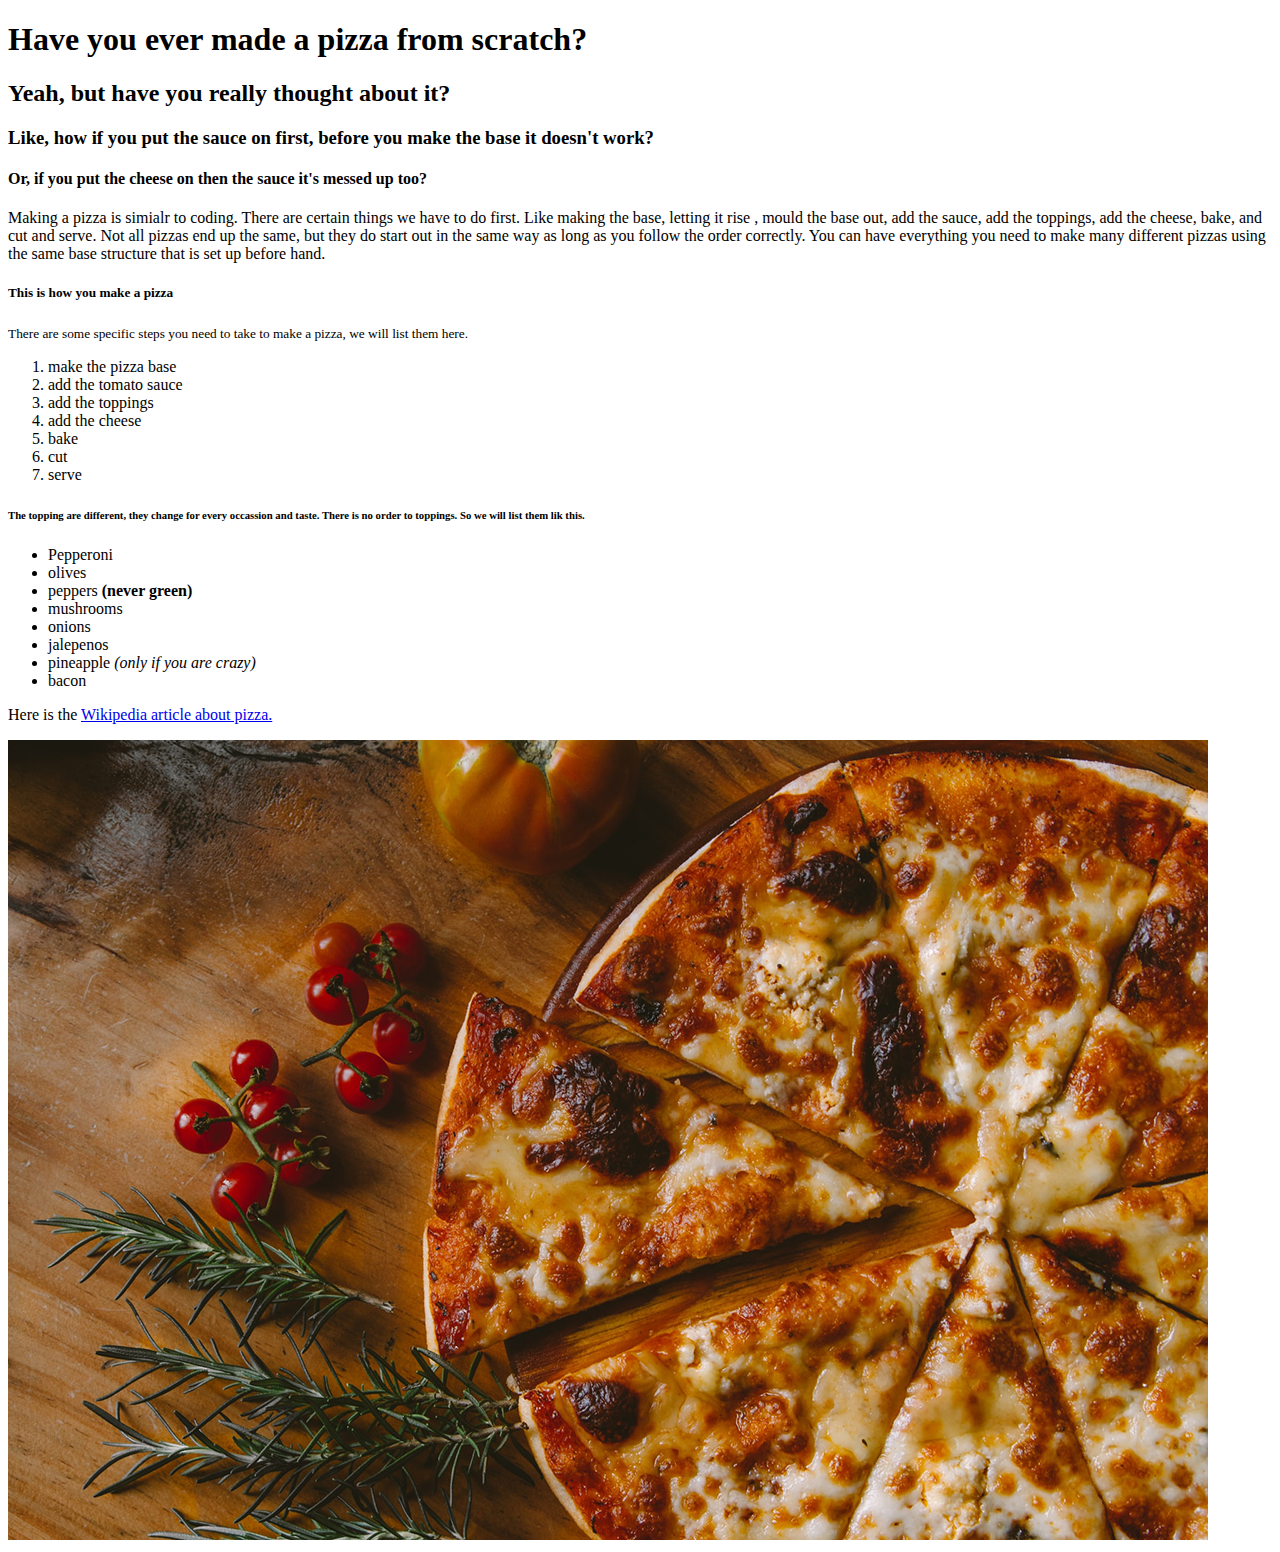
==== index.html @ ccd1c6de "Update Index" ====
<!DOCTYPE html>
<html lang="en">
<head>
    <meta charset="UTF-8">
    <meta http-equiv="X-UA-Compatible" content="IE=edge">
    <meta name="viewport" content="width=device-width, initial-scale=1.0">
    <title>Pizza Party</title>
</head>
<body>
    <h1>Have you ever made a pizza from scratch?</h1>
    <h2>Yeah, but have you really thought about it?</h2>
    <h3>Like, how if you put the sauce on first, before you make the base it doesn't work?</h3>
    <h4>Or, if you put the cheese on then the sauce it's messed up too?</h4>
    
    <p>Making a pizza is simialr to coding. There are 
     certain things we have to do first. Like making the 
     base, letting it rise , mould the base out, add the 
     sauce, add the toppings, add the cheese, bake, and cut 
     and serve. Not all pizzas end up the same, but they do
     start out in the same way as long as you follow the
     order correctly. You can have everything you need to 
     make many different pizzas using the same base
     structure that is set up before hand.</p>

    <h5>This is how you make a pizza</h5>
    <p><small>There are some specific steps you need to take to make a pizza, we will list them here.</small></p>

    <ol>
        <li>make the pizza base</li>
        <li> add the tomato sauce</li>
        <li>add the toppings</li>
        <li>add the cheese</li>
        <li>bake</li>
        <li>cut</li>
        <li>serve</li>
    </ol>

    <h6>The topping are different, they change for every 
        occassion and taste. There is no order to toppings. So we 
        will list them lik this.</h6>

    <ul>
        <li>Pepperoni</li>
        <li>olives</li>
        <li>peppers <strong>(never green)</strong></li>
        <li>mushrooms</li>
        <li>onions</li>
        <li>jalepenos</li>
        <li>pineapple <em>(only if you are crazy)</em></li>
        <li>bacon</li>
    </ul>

    <p>Here is the <a href="htttps://en.wikipedia.org/wiki/Pizza" target="_blank">Wikipedia article about pizza.</a></p>

    <img src="images/pizza.jpg" alt="apicture of a pizza">


</body>
</html>
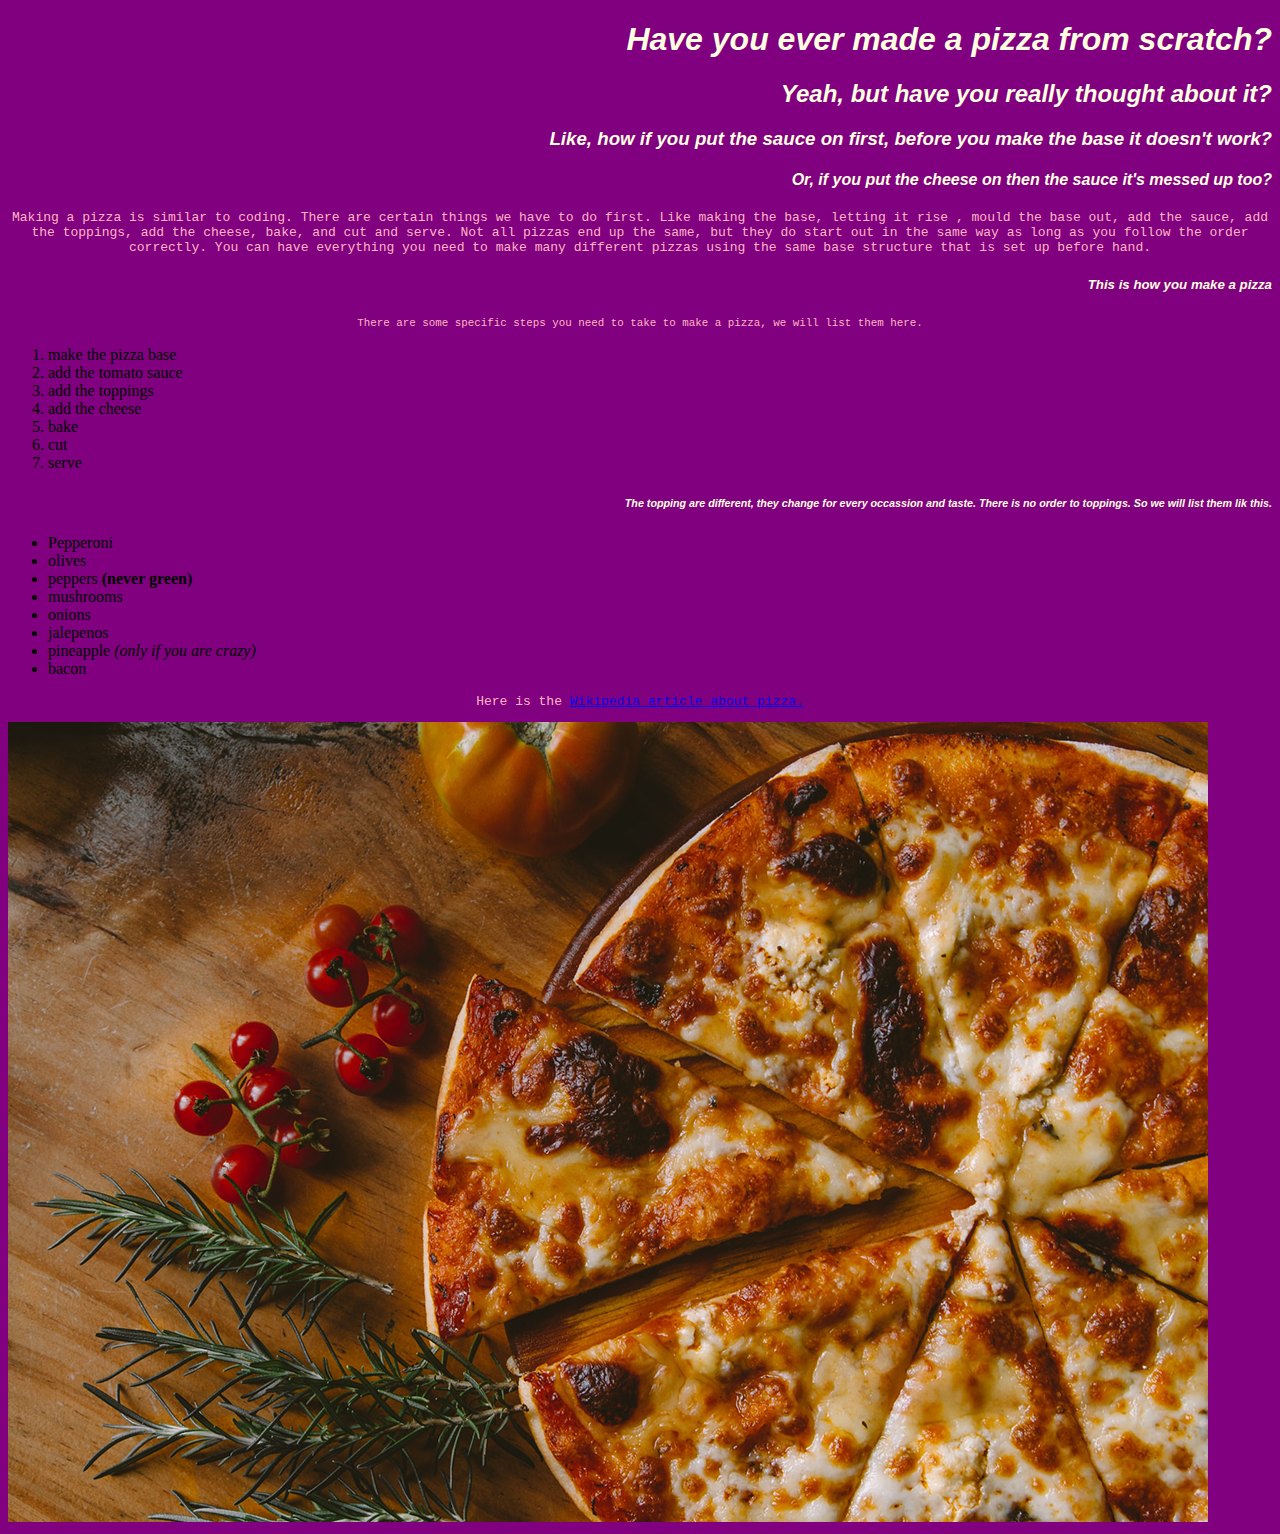
==== commit 6b196d06: "spell correction and styling site" ====
--- a/index.html
+++ b/index.html
@@ -4,6 +4,9 @@
     <meta charset="UTF-8">
     <meta http-equiv="X-UA-Compatible" content="IE=edge">
     <meta name="viewport" content="width=device-width, initial-scale=1.0">
+    
+    <link rel='stylesheet' href='styles.css'/>
+
     <title>Pizza Party</title>
 </head>
 <body>
@@ -12,7 +15,7 @@
     <h3>Like, how if you put the sauce on first, before you make the base it doesn't work?</h3>
     <h4>Or, if you put the cheese on then the sauce it's messed up too?</h4>
     
-    <p>Making a pizza is simialr to coding. There are 
+    <p>Making a pizza is similar to coding. There are 
      certain things we have to do first. Like making the 
      base, letting it rise , mould the base out, add the 
      sauce, add the toppings, add the cheese, bake, and cut 
--- a/styles.css
+++ b/styles.css
@@ -0,0 +1,16 @@
+body{
+    background-color: purple;
+}
+
+p {
+    font-family: monospace;
+    text-align: center;
+    color: lightpink;
+}
+
+h1,h2,h3,h4,h5,h6 {
+    font-family: Verdana, Geneva, Tahoma, sans-serif;
+    color: lightyellow;
+    font-style: italic;
+    text-align: right;
+}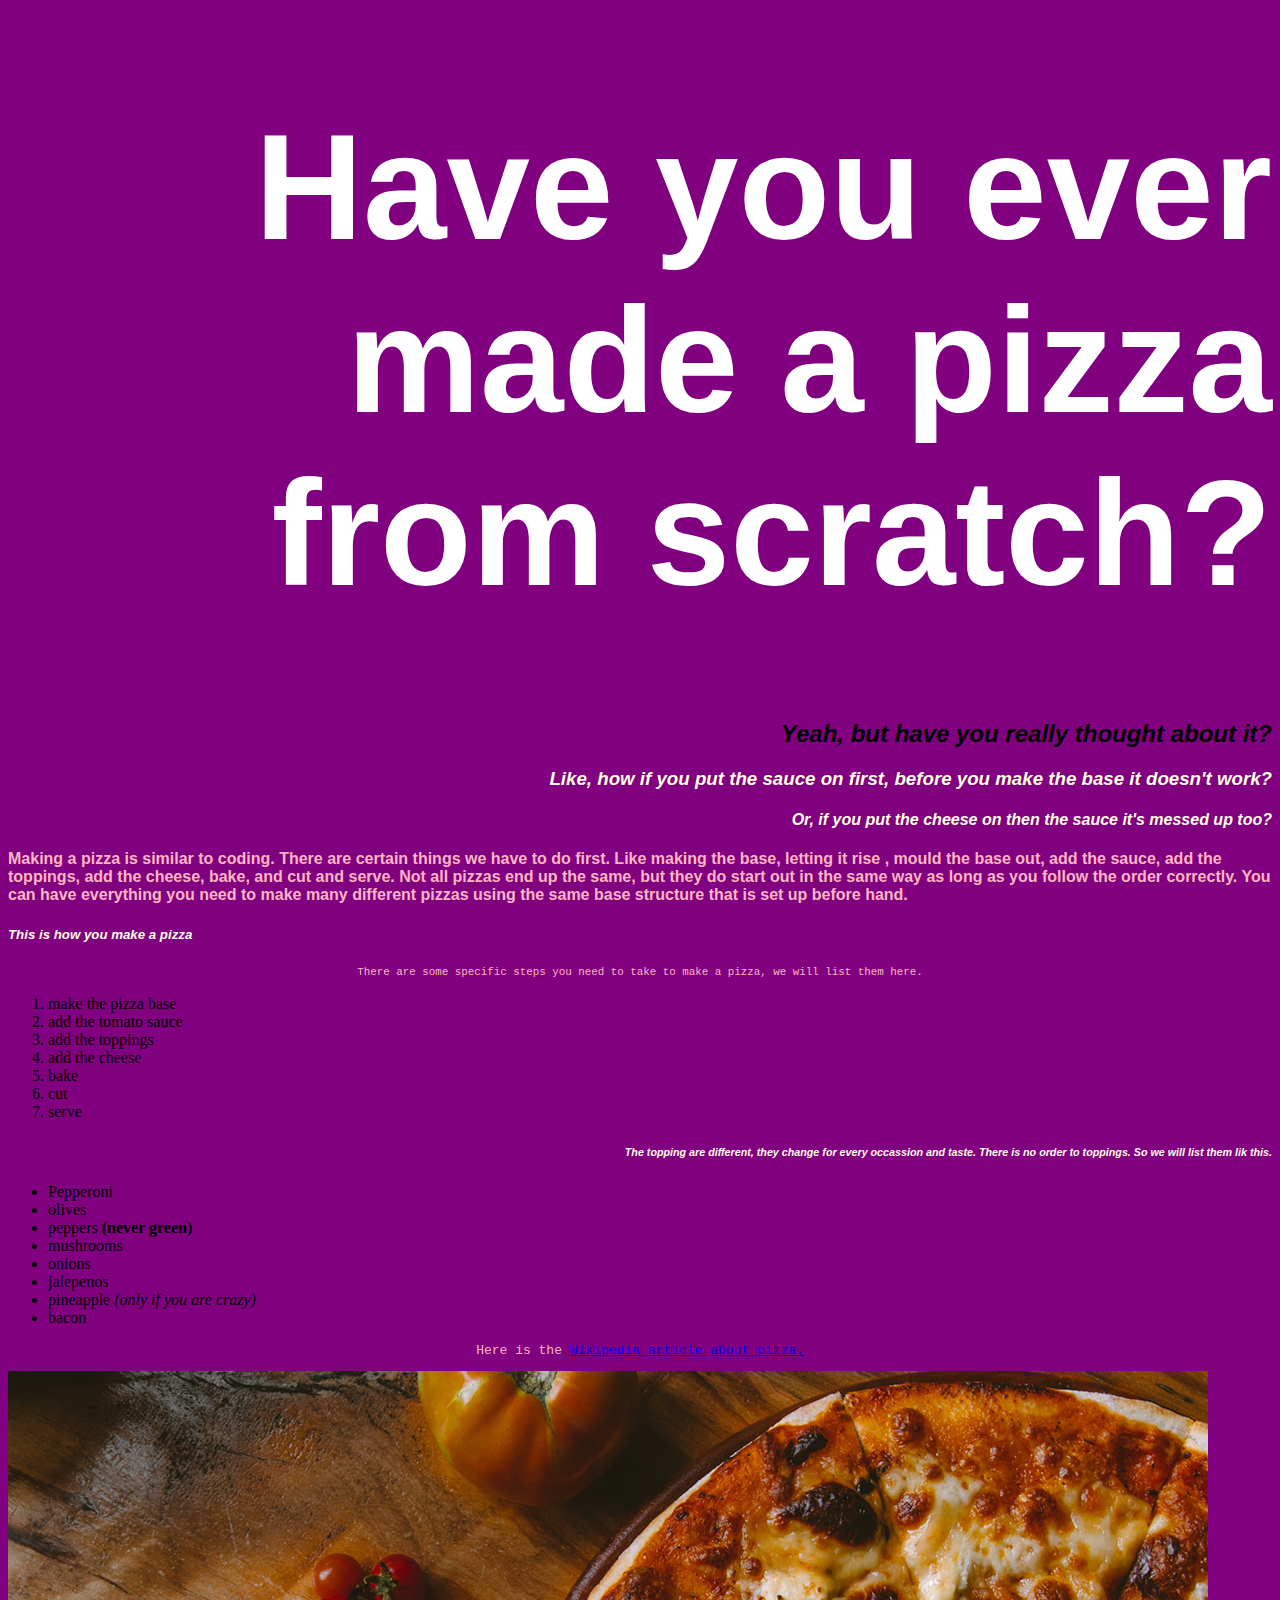
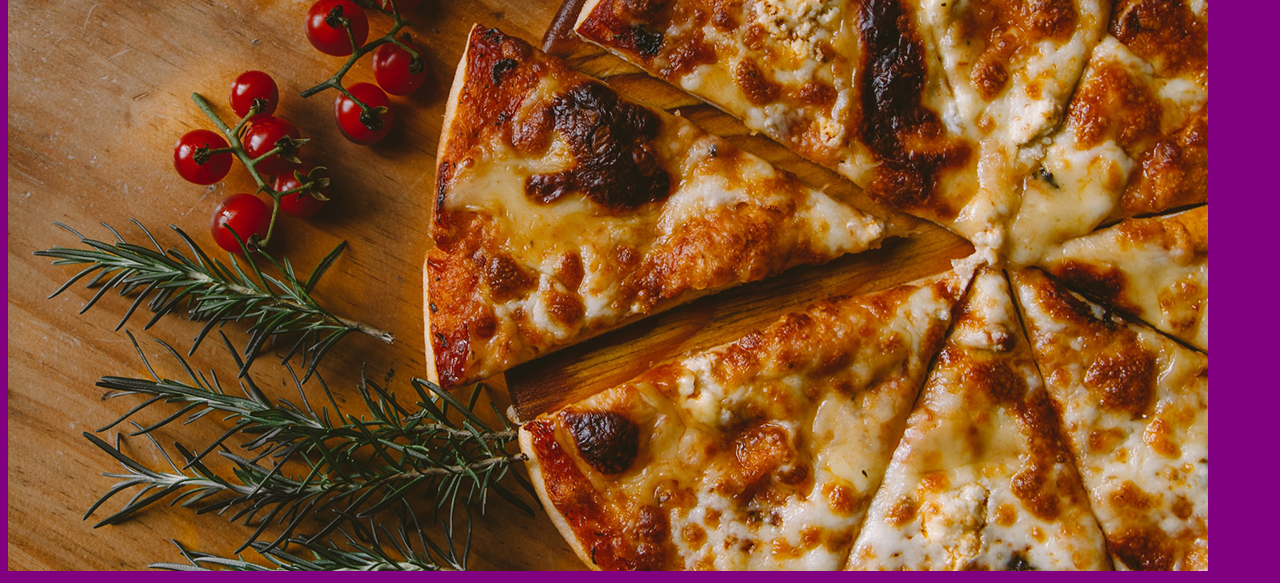
==== commit f6ccdc6a: "add special class" ====
--- a/index.html
+++ b/index.html
@@ -15,7 +15,7 @@
     <h3>Like, how if you put the sauce on first, before you make the base it doesn't work?</h3>
     <h4>Or, if you put the cheese on then the sauce it's messed up too?</h4>
     
-    <p>Making a pizza is similar to coding. There are 
+    <p class="special">Making a pizza is similar to coding. There are 
      certain things we have to do first. Like making the 
      base, letting it rise , mould the base out, add the 
      sauce, add the toppings, add the cheese, bake, and cut 
@@ -25,7 +25,7 @@
      make many different pizzas using the same base
      structure that is set up before hand.</p>
 
-    <h5>This is how you make a pizza</h5>
+    <h5 class="special">This is how you make a pizza</h5>
     <p><small>There are some specific steps you need to take to make a pizza, we will list them here.</small></p>
 
     <ol>
--- a/styles.css
+++ b/styles.css
@@ -13,4 +13,22 @@
     color: lightyellow;
     font-style: italic;
     text-align: right;
+}
+
+h1 {
+    font-family: Impact, Haettenschweiler, 'Arial Narrow Bold', sans-serif;
+    font-size: 150px;
+    color: white;
+    font-style: normal;
+}
+
+h2 {
+    color: black;
+}
+
+.special {
+    font-family:'Gill Sans', 'Gill Sans MT', Calibri, 'Trebuchet MS', sans-serif;
+    font-weight: bold;
+    font-size 40px;
+    text-align: left;
 }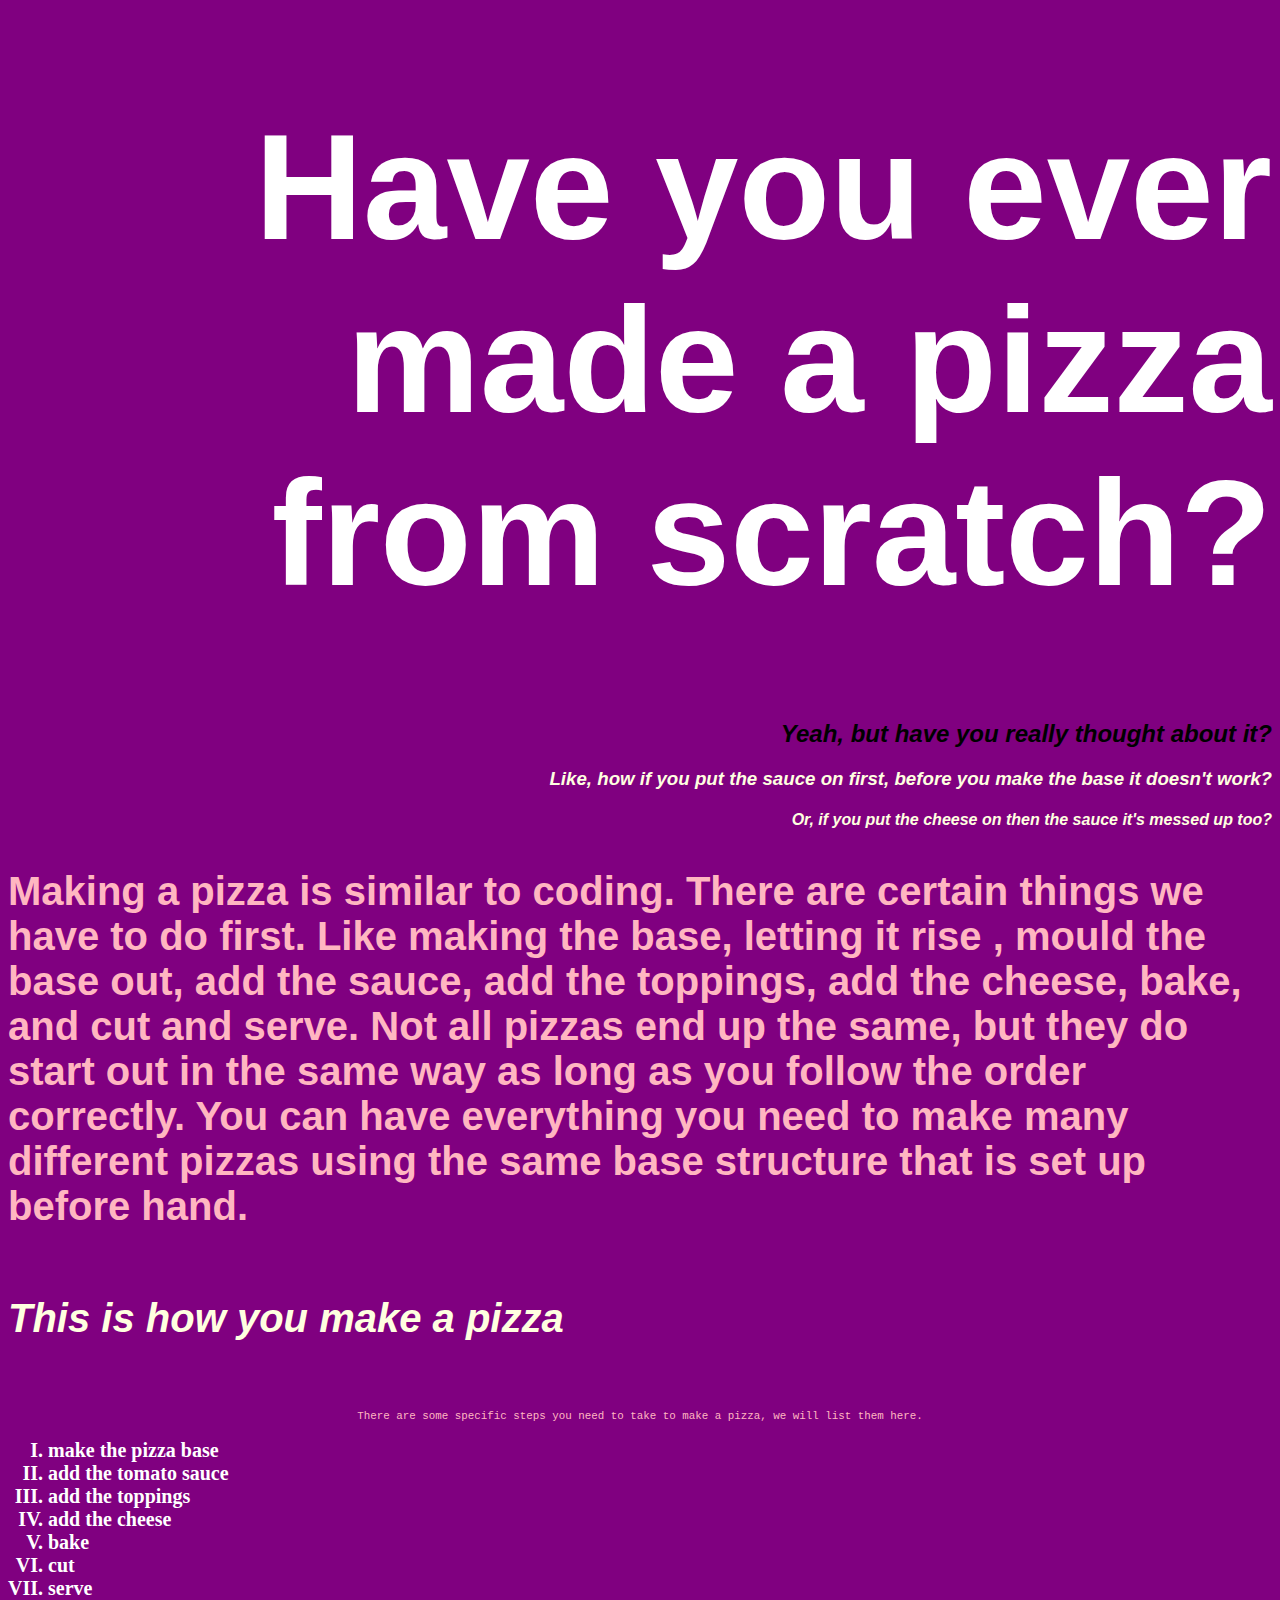
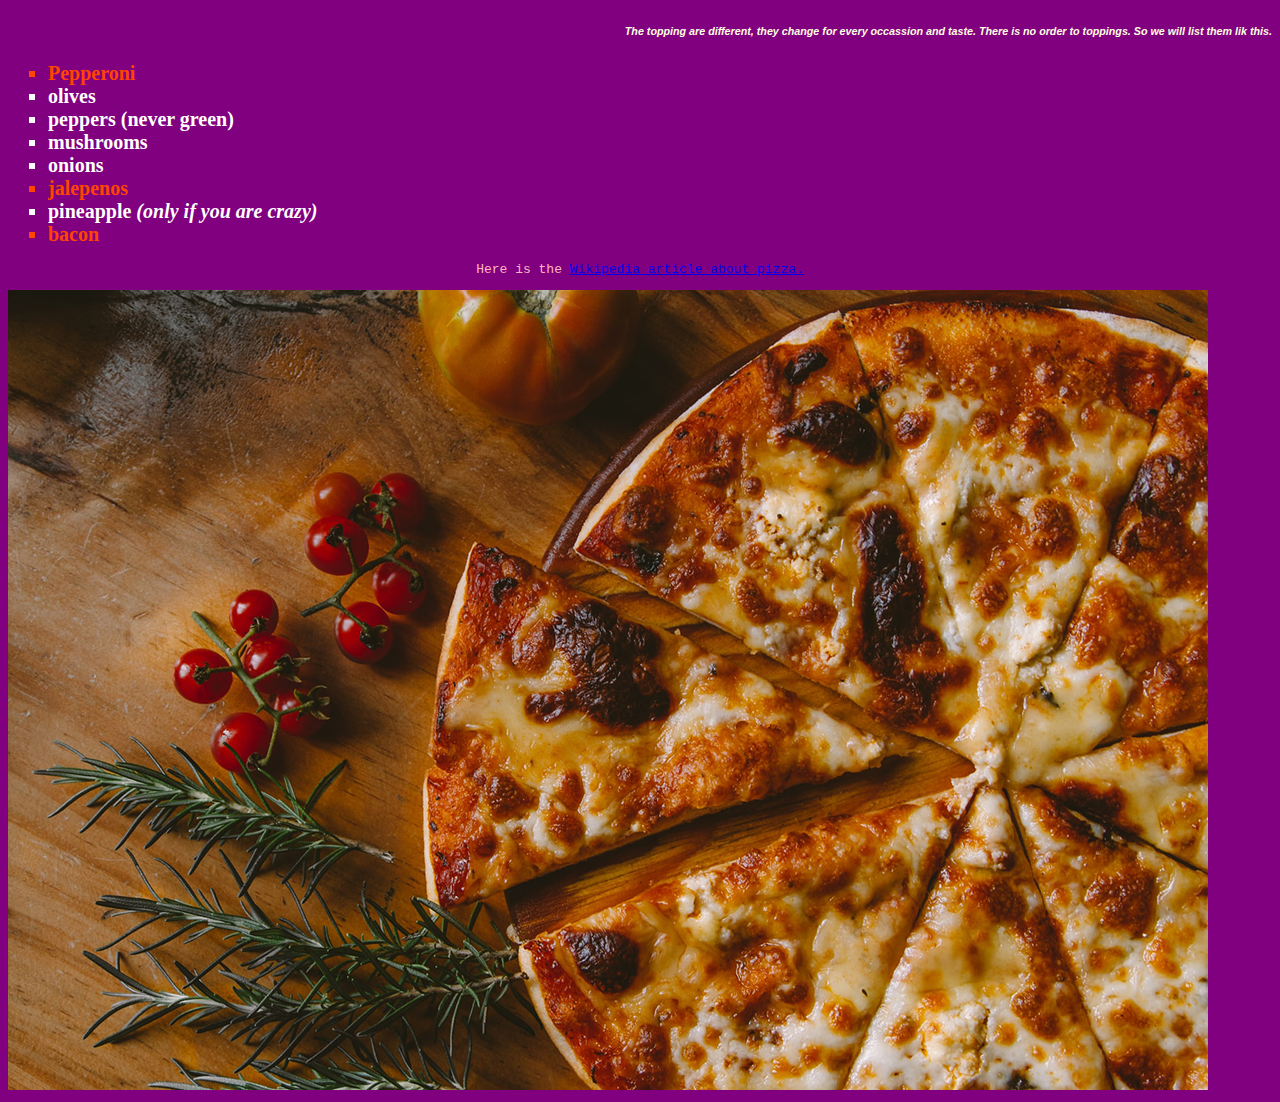
==== commit a0d2fc8a: "add class fave" ====
--- a/index.html
+++ b/index.html
@@ -43,14 +43,14 @@
         will list them lik this.</h6>
 
     <ul>
-        <li>Pepperoni</li>
+        <li class="fave">Pepperoni</li>
         <li>olives</li>
         <li>peppers <strong>(never green)</strong></li>
         <li>mushrooms</li>
         <li>onions</li>
-        <li>jalepenos</li>
+        <li class="fave">jalepenos</li>
         <li>pineapple <em>(only if you are crazy)</em></li>
-        <li>bacon</li>
+        <li class="fave">bacon</li>
     </ul>
 
     <p>Here is the <a href="htttps://en.wikipedia.org/wiki/Pizza" target="_blank">Wikipedia article about pizza.</a></p>
--- a/styles.css
+++ b/styles.css
@@ -29,6 +29,27 @@
 .special {
     font-family:'Gill Sans', 'Gill Sans MT', Calibri, 'Trebuchet MS', sans-serif;
     font-weight: bold;
-    font-size 40px;
+    font-size: 40px;
     text-align: left;
+}
+
+ul {
+    list-style-type:square;
+
+}
+
+ol {
+    list-style-type: upper-roman;
+
+}
+
+li {
+    color: white;
+    font-size: 20px;
+    font-weight: bold;
+}
+
+.fave{
+    color:orangered;
+
 }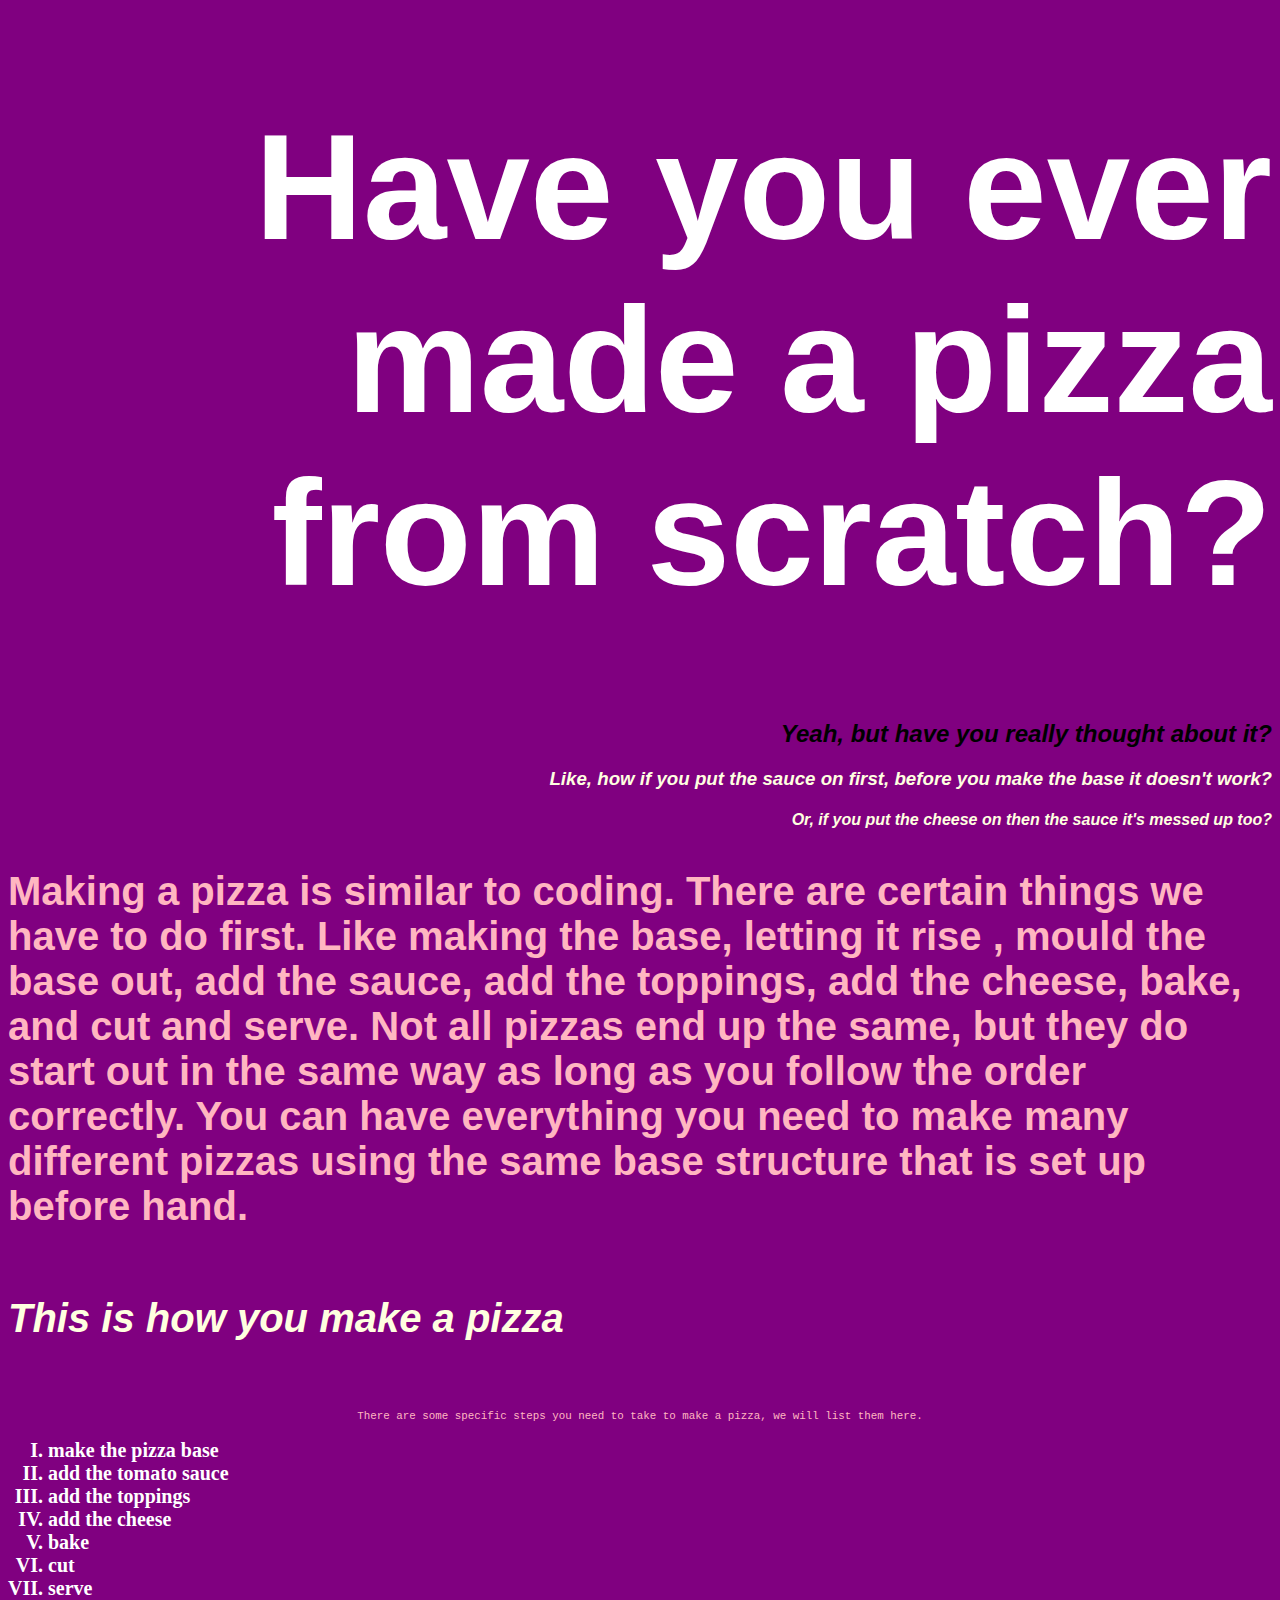
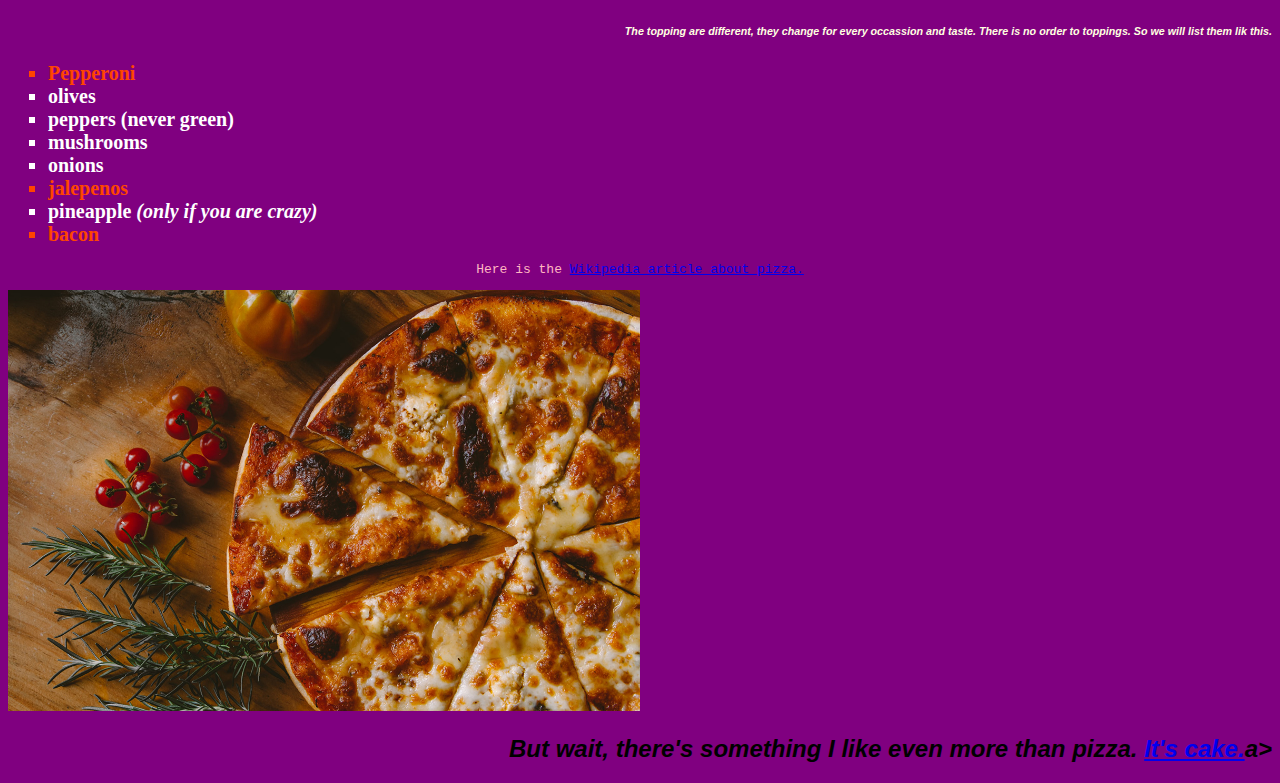
==== commit 41235406: "Add cake html" ====
--- a/index.html
+++ b/index.html
@@ -1,29 +1,31 @@
 <!DOCTYPE html>
 <html lang="en">
+
 <head>
     <meta charset="UTF-8">
     <meta http-equiv="X-UA-Compatible" content="IE=edge">
     <meta name="viewport" content="width=device-width, initial-scale=1.0">
-    
-    <link rel='stylesheet' href='styles.css'/>
+
+    <link rel='stylesheet' href='styles.css' />
 
     <title>Pizza Party</title>
 </head>
+
 <body>
     <h1>Have you ever made a pizza from scratch?</h1>
     <h2>Yeah, but have you really thought about it?</h2>
     <h3>Like, how if you put the sauce on first, before you make the base it doesn't work?</h3>
     <h4>Or, if you put the cheese on then the sauce it's messed up too?</h4>
-    
-    <p class="special">Making a pizza is similar to coding. There are 
-     certain things we have to do first. Like making the 
-     base, letting it rise , mould the base out, add the 
-     sauce, add the toppings, add the cheese, bake, and cut 
-     and serve. Not all pizzas end up the same, but they do
-     start out in the same way as long as you follow the
-     order correctly. You can have everything you need to 
-     make many different pizzas using the same base
-     structure that is set up before hand.</p>
+
+    <p class="special">Making a pizza is similar to coding. There are
+        certain things we have to do first. Like making the
+        base, letting it rise , mould the base out, add the
+        sauce, add the toppings, add the cheese, bake, and cut
+        and serve. Not all pizzas end up the same, but they do
+        start out in the same way as long as you follow the
+        order correctly. You can have everything you need to
+        make many different pizzas using the same base
+        structure that is set up before hand.</p>
 
     <h5 class="special">This is how you make a pizza</h5>
     <p><small>There are some specific steps you need to take to make a pizza, we will list them here.</small></p>
@@ -38,8 +40,8 @@
         <li>serve</li>
     </ol>
 
-    <h6>The topping are different, they change for every 
-        occassion and taste. There is no order to toppings. So we 
+    <h6>The topping are different, they change for every
+        occassion and taste. There is no order to toppings. So we
         will list them lik this.</h6>
 
     <ul>
@@ -55,8 +57,10 @@
 
     <p>Here is the <a href="htttps://en.wikipedia.org/wiki/Pizza" target="_blank">Wikipedia article about pizza.</a></p>
 
-    <img src="images/pizza.jpg" alt="apicture of a pizza">
+    <img class="pizza" src="images/pizza.jpg" alt="a picture of a pizza">
 
+    <h2>But wait, there's something I like even more than pizza. <a href="cake.html" target="_blank">It's cake.</a>a></a></h2>
 
 </body>
+
 </html>--- a/styles.css
+++ b/styles.css
@@ -1,4 +1,4 @@
-body{
+body {
     background-color: purple;
 }
 
@@ -8,7 +8,12 @@
     color: lightpink;
 }
 
-h1,h2,h3,h4,h5,h6 {
+h1,
+h2,
+h3,
+h4,
+h5,
+h6 {
     font-family: Verdana, Geneva, Tahoma, sans-serif;
     color: lightyellow;
     font-style: italic;
@@ -27,14 +32,14 @@
 }
 
 .special {
-    font-family:'Gill Sans', 'Gill Sans MT', Calibri, 'Trebuchet MS', sans-serif;
+    font-family: 'Gill Sans', 'Gill Sans MT', Calibri, 'Trebuchet MS', sans-serif;
     font-weight: bold;
     font-size: 40px;
     text-align: left;
 }
 
 ul {
-    list-style-type:square;
+    list-style-type: square;
 
 }
 
@@ -49,7 +54,12 @@
     font-weight: bold;
 }
 
-.fave{
-    color:orangered;
+.fave {
+    color: orangered;
 
+}
+
+.pizza{
+
+    width: 50%;
 }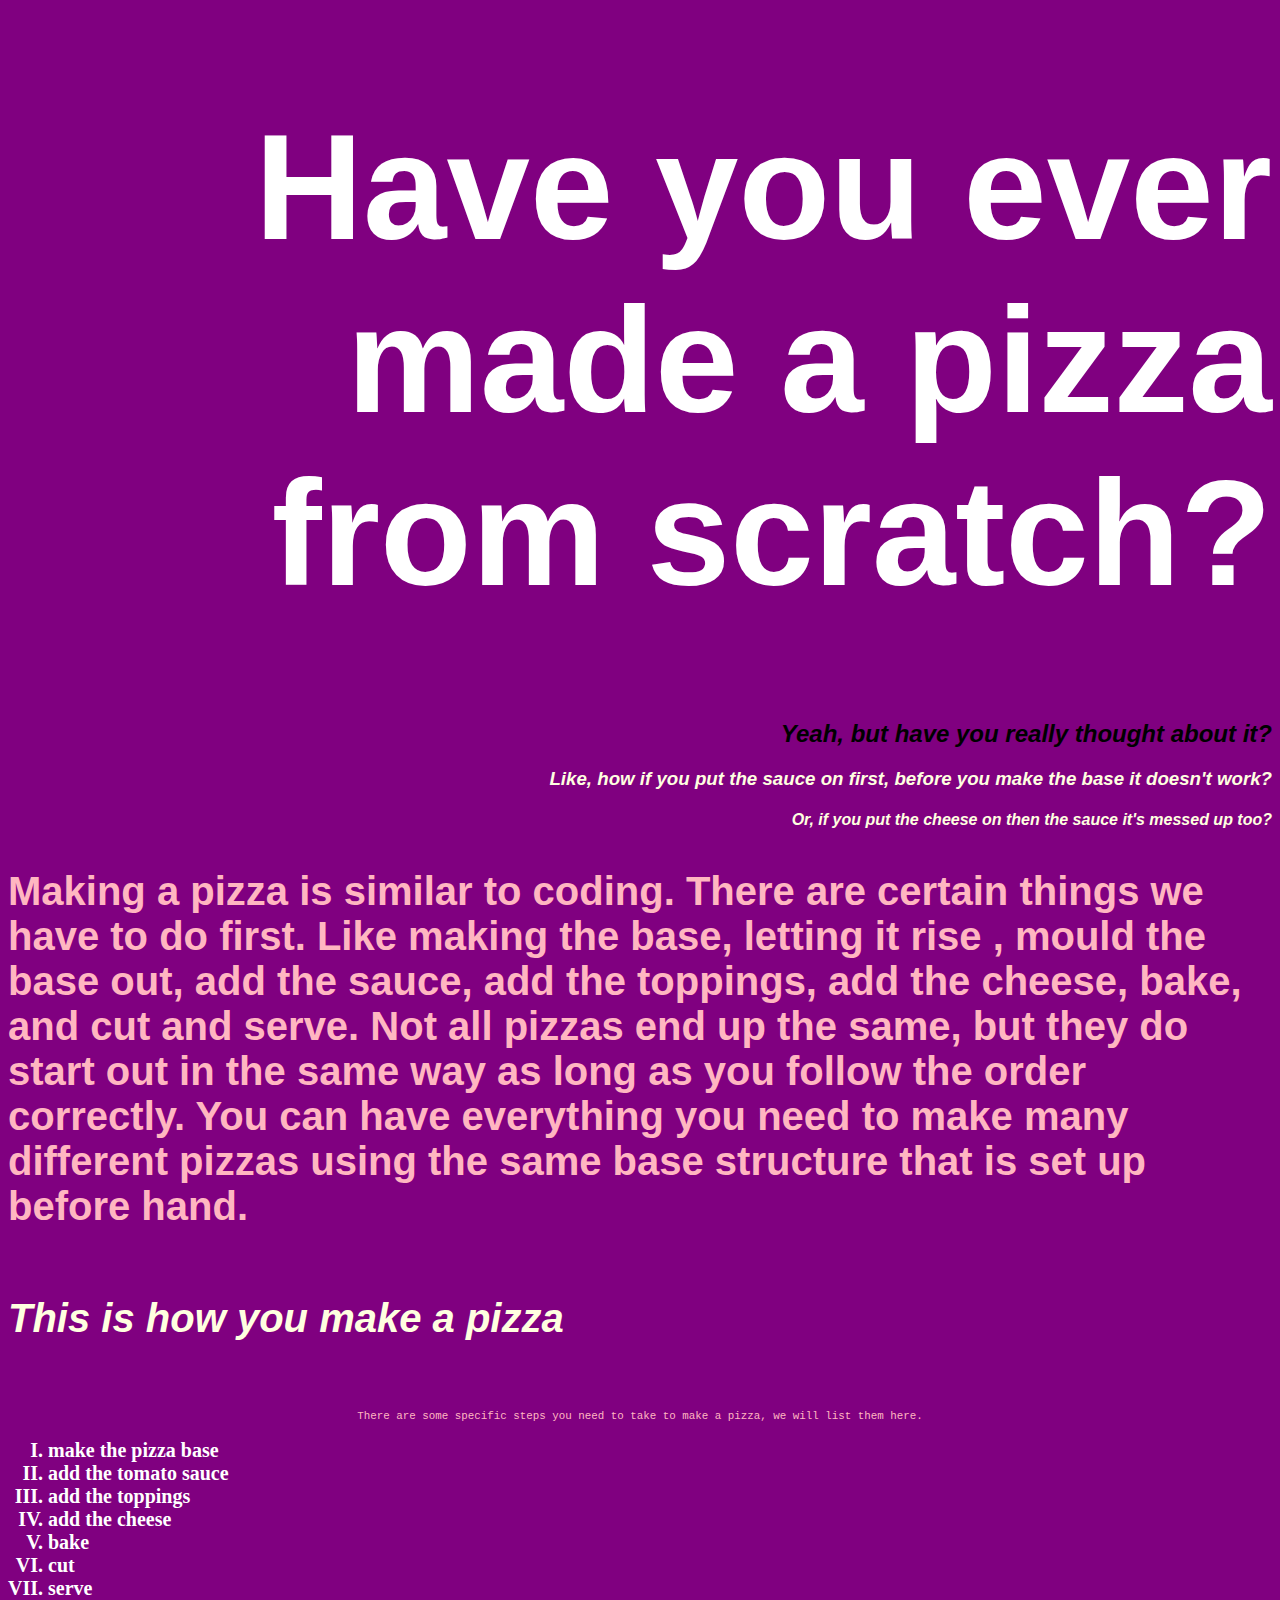
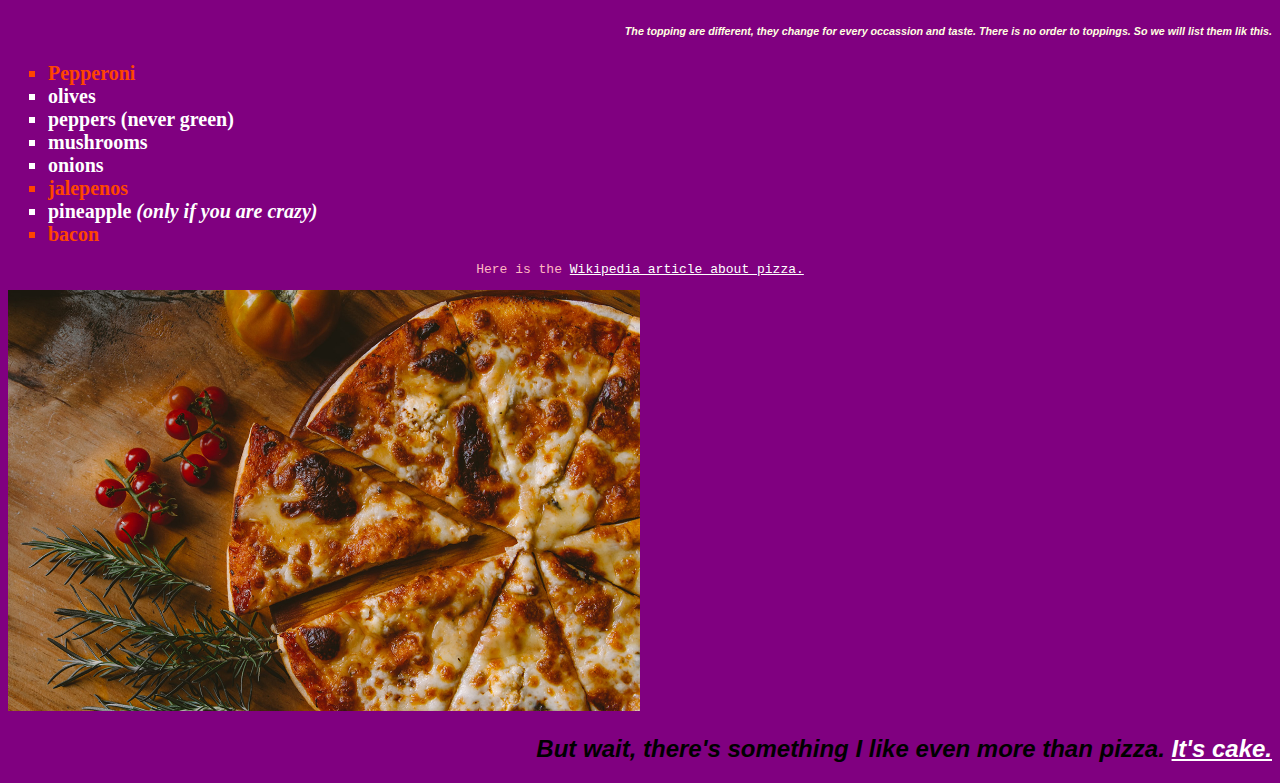
==== commit 017c4587: "fix a add white to html" ====
--- a/index.html
+++ b/index.html
@@ -59,7 +59,7 @@
 
     <img class="pizza" src="images/pizza.jpg" alt="a picture of a pizza">
 
-    <h2>But wait, there's something I like even more than pizza. <a href="cake.html" target="_blank">It's cake.</a>a></a></h2>
+    <h2>But wait, there's something I like even more than pizza. <a href="cake.html" target="_blank">It's cake.</a></a></h2>
 
 </body>
 
--- a/styles.css
+++ b/styles.css
@@ -62,4 +62,9 @@
 .pizza{
 
     width: 50%;
+}
+
+a {
+
+    color: white;
 }